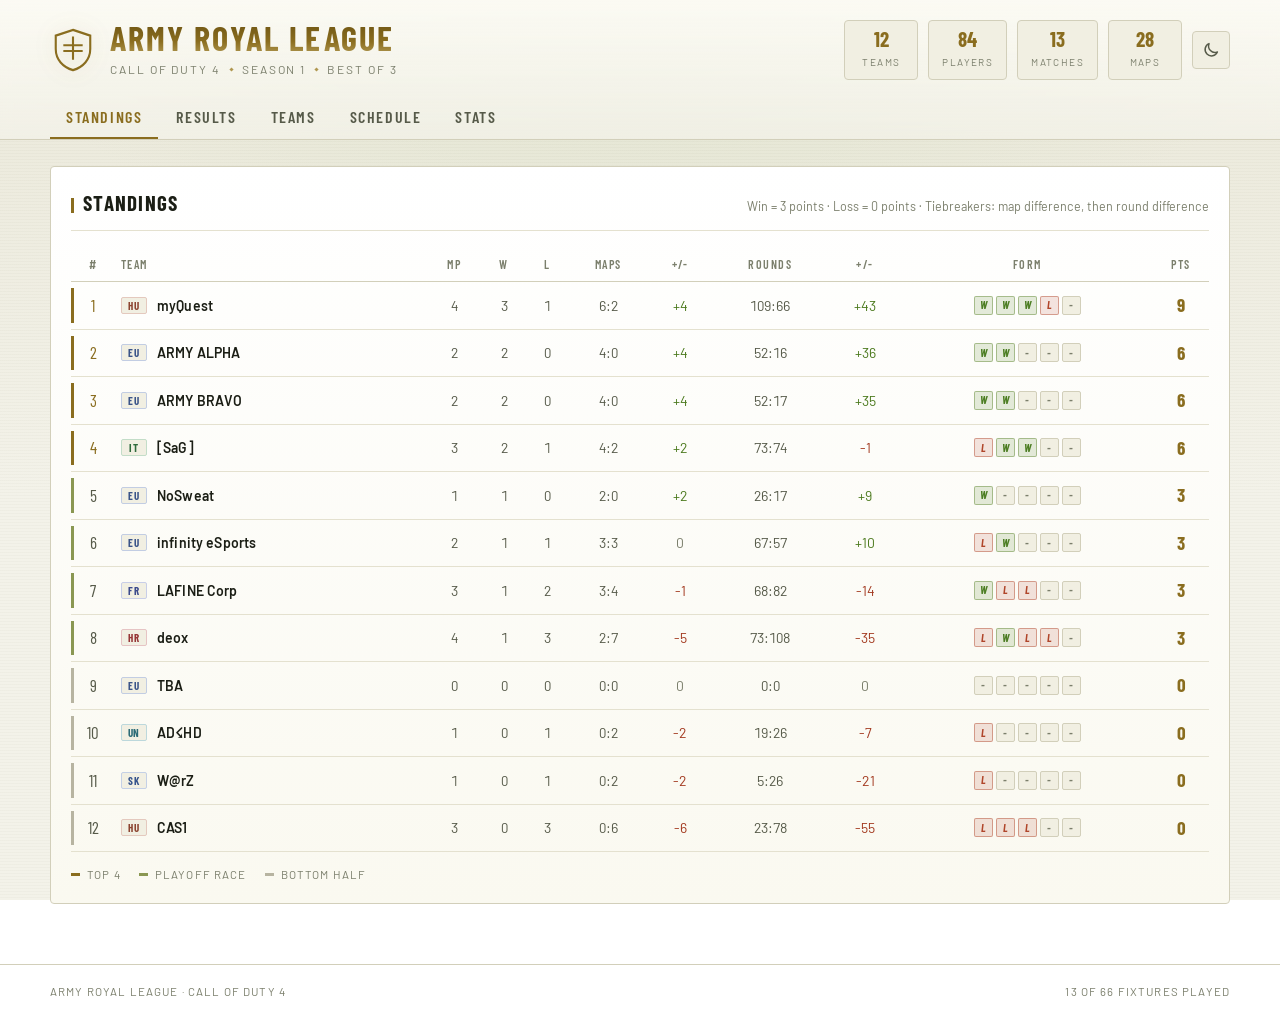
==== index.html @ 6deb4ec2 "initial commit" ====
<!DOCTYPE html>
<html lang="en">
<head>
<meta charset="utf-8">
<meta name="viewport" content="width=device-width, initial-scale=1">
<title>ARMY ROYAL LEAGUE &mdash; Call of Duty 4</title>
<link rel="preconnect" href="https://fonts.googleapis.com">
<link rel="preconnect" href="https://fonts.gstatic.com" crossorigin>
<link href="https://fonts.googleapis.com/css2?family=Barlow+Condensed:wght@500;600;700&family=Barlow:wght@400;500;600;700&display=swap" rel="stylesheet">
<link rel="stylesheet" href="css/style.css">
<script>
/* Applies the saved theme before first paint so there is no flash of the
   wrong colour scheme. Kept inline and dependency-free on purpose. */
(function () {
  var stored = null;
  try { stored = localStorage.getItem('arl_theme'); } catch (e) {}
  if (stored !== 'light' && stored !== 'dark') stored = null;

  var root = document.documentElement;
  if (stored) root.setAttribute('data-theme', stored);

  var prefersDark = window.matchMedia && window.matchMedia('(prefers-color-scheme: dark)').matches;
  root.setAttribute('data-effective', stored || (prefersDark ? 'dark' : 'light'));
})();
</script>
</head>
<body>

<div class="scanlines" aria-hidden="true"></div>

<header class="site-header">
  <div class="wrap header-inner">
    <div class="brand">
      <div class="brand-mark" aria-hidden="true">
        <svg viewBox="0 0 48 48" width="46" height="46">
          <path d="M24 3 42 9v14c0 11-7.6 19-18 22C13.6 42 6 34 6 23V9L24 3z" fill="none" stroke="currentColor" stroke-width="2.2"/>
          <path d="M24 11v22M15 19h18M15 25h18" stroke="currentColor" stroke-width="2.2" stroke-linecap="square"/>
        </svg>
      </div>
      <div class="brand-text">
        <h1>ARMY ROYAL LEAGUE</h1>
        <p><span>Call of Duty 4</span><i></i><span id="brandSeason">Season 1</span><i></i><span>Best of 3</span></p>
      </div>
    </div>
    <div class="header-right">
      <div class="header-stats" id="headerStats"></div>
      <button class="theme-toggle" id="themeToggle" type="button" aria-label="Switch colour scheme" title="Switch colour scheme">
        <svg class="icon-sun" viewBox="0 0 24 24" width="18" height="18" fill="none" stroke="currentColor" stroke-width="2" stroke-linecap="round" aria-hidden="true">
          <circle cx="12" cy="12" r="4.2"/>
          <path d="M12 2.5v2.2M12 19.3v2.2M4.2 4.2l1.6 1.6M18.2 18.2l1.6 1.6M2.5 12h2.2M19.3 12h2.2M4.2 19.8l1.6-1.6M18.2 5.8l1.6-1.6"/>
        </svg>
        <svg class="icon-moon" viewBox="0 0 24 24" width="18" height="18" fill="none" stroke="currentColor" stroke-width="2" stroke-linecap="round" stroke-linejoin="round" aria-hidden="true">
          <path d="M20.5 14.6A8.5 8.5 0 0 1 9.4 3.5a8.5 8.5 0 1 0 11.1 11.1z"/>
        </svg>
      </button>
    </div>
  </div>
  <nav class="tabs wrap" id="tabs">
    <button class="tab is-active" data-tab="standings">Standings</button>
    <button class="tab" data-tab="matches">Results</button>
    <button class="tab" data-tab="teams">Teams</button>
    <button class="tab" data-tab="fixtures">Schedule</button>
    <button class="tab" data-tab="stats">Stats</button>
  </nav>
</header>

<main class="wrap">

  <!-- ============ STANDINGS ============ -->
  <section class="panel view is-active" id="view-standings">
    <div class="panel-head">
      <h2>Standings</h2>
      <p class="hint">Win = 3 points &middot; Loss = 0 points &middot; Tiebreakers: map difference, then round difference</p>
    </div>
    <div class="table-scroll">
      <table class="tbl standings">
        <thead>
          <tr>
            <th class="c-rank">#</th>
            <th class="c-team">Team</th>
            <th title="Matches played">MP</th>
            <th title="Wins">W</th>
            <th title="Losses">L</th>
            <th title="Maps won : lost">Maps</th>
            <th title="Map difference">+/-</th>
            <th title="Rounds won : lost">Rounds</th>
            <th title="Round difference">+/-</th>
            <th class="c-form">Form</th>
            <th class="c-pts">PTS</th>
          </tr>
        </thead>
        <tbody id="standingsBody"></tbody>
      </table>
    </div>
    <div class="legend">
      <span><i class="dot dot-top"></i>Top 4</span>
      <span><i class="dot dot-mid"></i>Playoff race</span>
      <span><i class="dot dot-low"></i>Bottom half</span>
    </div>
  </section>

  <!-- ============ RESULTS ============ -->
  <section class="panel view" id="view-matches">
    <div class="panel-head">
      <h2>Results</h2>
      <div class="filters">
        <select id="matchFilter" class="inp"></select>
        <button class="btn btn-ghost" id="matchOrder" data-order="desc">Newest first</button>
      </div>
    </div>
    <div id="matchList" class="match-list"></div>
  </section>

  <!-- ============ TEAMS ============ -->
  <section class="panel view" id="view-teams">
    <div class="panel-head">
      <h2>Teams</h2>
      <p class="hint">12 teams &middot; 7 players per roster &middot; 2 captains</p>
    </div>
    <div id="teamGrid" class="team-grid"></div>
  </section>

  <!-- ============ SCHEDULE ============ -->
  <section class="panel view" id="view-fixtures">
    <div class="panel-head">
      <h2>Schedule</h2>
      <p class="hint">Round robin &middot; 66 fixtures in total</p>
    </div>
    <div class="fixture-legend">
      <span><i class="sq sq-w"></i>Win</span>
      <span><i class="sq sq-l"></i>Loss</span>
      <span><i class="sq sq-o"></i>Pending</span>
    </div>
    <div class="table-scroll">
      <table class="tbl matrix" id="matrix"></table>
    </div>
    <h3 class="sub">Pending fixtures</h3>
    <div id="openList" class="open-list"></div>
  </section>

  <!-- ============ STATS ============ -->
  <section class="panel view" id="view-stats">
    <div class="panel-head"><h2>Stats</h2></div>
    <div id="statCards" class="stat-grid"></div>
    <h3 class="sub">Round differential by team</h3>
    <div id="roundChart" class="chart"></div>
    <h3 class="sub">Records</h3>
    <div id="records" class="record-list"></div>
  </section>

</main>

<footer class="site-footer">
  <div class="wrap">
    <span>ARMY ROYAL LEAGUE &middot; Call of Duty 4</span>
    <span id="footNote"></span>
  </div>
</footer>

<div class="modal" id="modal" hidden>
  <div class="modal-backdrop" data-close></div>
  <div class="modal-box" role="dialog" aria-modal="true">
    <button class="modal-close" data-close aria-label="Close">&times;</button>
    <div id="modalContent"></div>
  </div>
</div>

<script src="js/data.js"></script>
<script src="js/app.js"></script>
</body>
</html>
---- css/style.css ----
/* =========================================================================
   ARMY ROYAL LEAGUE - Stylesheet
   ========================================================================= */

/* -------------------------------------------------------------------------
   Theme tokens

   Every colour is declared twice on purpose:
     1. a plain dark value  -> fallback for browsers without light-dark()
     2. light-dark(light, dark) -> resolved against the active colour scheme

   The scheme follows the OS preference by default (color-scheme: light dark)
   and is overridden manually via [data-theme] on <html>.
   ------------------------------------------------------------------------- */

:root {
  color-scheme: light dark;

  /* --- surfaces --- */
  --bg:          #0b0d0a;
  --bg:          light-dark(#f3f2e9, #0b0d0a);
  --bg-2:        #101309;
  --bg-2:        light-dark(#eae8d9, #101309);
  --bg-glow:     #1b2113;
  --bg-glow:     light-dark(#dfe3cd, #1b2113);
  --panel:       #14180f;
  --panel:       light-dark(#ffffff, #14180f);
  --panel-2:     #191e13;
  --panel-2:     light-dark(#faf9f0, #191e13);
  --sunken:      #0a0c07;
  --sunken:      light-dark(#f1efe2, #0a0c07);
  --tile:        #0f1209;
  --tile:        light-dark(#f7f6ec, #0f1209);
  --tile-hover:  #151a0f;
  --tile-hover:  light-dark(#eeecdd, #151a0f);
  --header-a:    rgba(20, 25, 14, 0.92);
  --header-a:    light-dark(rgba(253, 252, 246, 0.92), rgba(20, 25, 14, 0.92));
  --header-b:    rgba(11, 13, 10, 0.75);
  --header-b:    light-dark(rgba(243, 242, 233, 0.75), rgba(11, 13, 10, 0.75));
  --backdrop:    rgba(4, 5, 3, 0.8);
  --backdrop:    light-dark(rgba(38, 40, 28, 0.45), rgba(4, 5, 3, 0.8));
  --scanline:    rgba(255, 255, 255, 0.012);
  --scanline:    light-dark(rgba(60, 60, 30, 0.022), rgba(255, 255, 255, 0.012));

  /* --- lines --- */
  --line:        #2a3120;
  --line:        light-dark(#d2cfba, #2a3120);
  --line-soft:   #222819;
  --line-soft:   light-dark(#e4e1cf, #222819);

  /* --- text --- */
  --txt:         #e6e4d8;
  --txt:         light-dark(#1b1e15, #e6e4d8);
  --txt-dim:     #9a9d8a;
  --txt-dim:     light-dark(#565a49, #9a9d8a);
  --txt-mute:    #6e7263;
  --txt-mute:    light-dark(#7b7f6c, #6e7263);

  /* --- accent --- */
  --gold:        #c8b273;
  --gold:        light-dark(#8a6d1f, #c8b273);
  --gold-dim:    #8d7d4e;
  --gold-dim:    light-dark(#b09750, #8d7d4e);
  --gold-bright: #f0e6c4;
  --gold-bright: light-dark(#6d5413, #f0e6c4);
  --olive:       #7d8c4e;
  --olive:       light-dark(#8a9752, #7d8c4e);
  --glow:        rgba(200, 178, 115, 0.22);
  --glow:        light-dark(rgba(138, 109, 31, 0.18), rgba(200, 178, 115, 0.22));
  --row-hover:   rgba(200, 178, 115, 0.08);
  --row-hover:   light-dark(rgba(138, 109, 31, 0.07), rgba(200, 178, 115, 0.08));
  --tab-hover:   rgba(200, 178, 115, 0.07);
  --tab-hover:   light-dark(rgba(138, 109, 31, 0.06), rgba(200, 178, 115, 0.07));

  /* --- result semantics --- */
  --green:       #6f9b3f;
  --green:       light-dark(#4c7a1e, #6f9b3f);
  --red:         #b4472f;
  --red:         light-dark(#a33a20, #b4472f);
  --win:         #93c25e;
  --win:         light-dark(#4b7d22, #93c25e);
  --win-strong:  #9ccc66;
  --win-strong:  light-dark(#3f6d1c, #9ccc66);
  --win-bg:      rgba(111, 155, 63, 0.2);
  --win-bg:      light-dark(rgba(106, 142, 62, 0.18), rgba(111, 155, 63, 0.2));
  --win-bg-soft: rgba(111, 155, 63, 0.15);
  --win-bg-soft: light-dark(rgba(106, 142, 62, 0.14), rgba(111, 155, 63, 0.15));
  --win-bd:      rgba(111, 155, 63, 0.45);
  --win-bd:      light-dark(rgba(106, 142, 62, 0.5), rgba(111, 155, 63, 0.45));
  --win-bd-soft: rgba(111, 155, 63, 0.35);
  --win-bd-soft: light-dark(rgba(106, 142, 62, 0.4), rgba(111, 155, 63, 0.35));
  --win-sq:      rgba(111, 155, 63, 0.55);
  --win-sq:      light-dark(rgba(106, 142, 62, 0.6), rgba(111, 155, 63, 0.55));
  --loss:        #d1735a;
  --loss:        light-dark(#b0452a, #d1735a);
  --loss-soft:   #c07a63;
  --loss-soft:   light-dark(#9c4527, #c07a63);
  --loss-bg:      rgba(180, 71, 47, 0.16);
  --loss-bg:      light-dark(rgba(176, 69, 42, 0.14), rgba(180, 71, 47, 0.16));
  --loss-bg-soft: rgba(180, 71, 47, 0.13);
  --loss-bg-soft: light-dark(rgba(176, 69, 42, 0.11), rgba(180, 71, 47, 0.13));
  --loss-bd:      rgba(180, 71, 47, 0.4);
  --loss-bd:      light-dark(rgba(176, 69, 42, 0.45), rgba(180, 71, 47, 0.4));
  --loss-bd-soft: rgba(180, 71, 47, 0.3);
  --loss-bd-soft: light-dark(rgba(176, 69, 42, 0.35), rgba(180, 71, 47, 0.3));
  --loss-sq:      rgba(180, 71, 47, 0.5);
  --loss-sq:      light-dark(rgba(176, 69, 42, 0.55), rgba(180, 71, 47, 0.5));

  /* --- misc --- */
  --zone-low:    #4a4a3d;
  --zone-low:    light-dark(#b7b4a1, #4a4a3d);
  --matrix-x-fg: #2f3626;
  --matrix-x-fg: light-dark(#d9d6c5, #2f3626);

  /* --- country chips --- */
  --cc-eu-fg: #9fb2d8; --cc-eu-fg: light-dark(#3a5488, #9fb2d8);
  --cc-eu-bd: #2c3a52; --cc-eu-bd: light-dark(#c2cde3, #2c3a52);
  --cc-it-fg: #7fb98a; --cc-it-fg: light-dark(#2f6b3c, #7fb98a);
  --cc-it-bd: #2b4632; --cc-it-bd: light-dark(#c3ddc8, #2b4632);
  --cc-hu-fg: #c98b7a; --cc-hu-fg: light-dark(#8c4430, #c98b7a);
  --cc-hu-bd: #4a2f28; --cc-hu-bd: light-dark(#e4c9be, #4a2f28);
  --cc-hr-fg: #cf7f7f; --cc-hr-fg: light-dark(#963636, #cf7f7f);
  --cc-hr-bd: #4a2a2a; --cc-hr-bd: light-dark(#e6c4c4, #4a2a2a);
  --cc-sk-fg: #8aa4d0; --cc-sk-fg: light-dark(#35538c, #8aa4d0);
  --cc-sk-bd: #2c3850; --cc-sk-bd: light-dark(#c4d0e6, #2c3850);
  --cc-fr-fg: #8f9fd6; --cc-fr-fg: light-dark(#3b4a8c, #8f9fd6);
  --cc-fr-bd: #303a58; --cc-fr-bd: light-dark(#c8cee8, #303a58);
  --cc-un-fg: #79b2bd; --cc-un-fg: light-dark(#2b6b76, #79b2bd);
  --cc-un-bd: #2a4147; --cc-un-bd: light-dark(#bcd8dc, #2a4147);

  --radius:      4px;
  --mono:        ui-monospace, "Cascadia Mono", Consolas, monospace;
}

/* Manual override - flipping color-scheme re-resolves every light-dark() above */
:root[data-theme="light"] { color-scheme: light; }
:root[data-theme="dark"]  { color-scheme: dark; }

* { box-sizing: border-box; }

html { scroll-behavior: smooth; }

body {
  margin: 0;
  background:
    radial-gradient(1100px 600px at 50% -8%, var(--bg-glow) 0%, transparent 62%),
    linear-gradient(180deg, var(--bg-2) 0%, var(--bg) 55%);
  background-attachment: fixed;
  color: var(--txt);
  font-family: "Barlow", -apple-system, BlinkMacSystemFont, "Segoe UI", sans-serif;
  font-size: 15px;
  line-height: 1.5;
  -webkit-font-smoothing: antialiased;
}

.scanlines {
  position: fixed;
  inset: 0;
  pointer-events: none;
  z-index: 1;
  background: repeating-linear-gradient(
    180deg,
    var(--scanline) 0px,
    var(--scanline) 1px,
    transparent 1px,
    transparent 3px
  );
}

.wrap {
  width: min(1180px, 100% - 32px);
  margin-inline: auto;
}

h1, h2, h3 {
  font-family: "Barlow Condensed", "Barlow", sans-serif;
  text-transform: uppercase;
  letter-spacing: 0.06em;
  margin: 0;
  font-weight: 700;
}

code {
  font-family: var(--mono);
  font-size: 0.86em;
  background: var(--sunken);
  border: 1px solid var(--line);
  border-radius: 3px;
  padding: 1px 5px;
  color: var(--gold);
}

/* ---------------- Header ---------------- */

.site-header {
  position: relative;
  z-index: 2;
  border-bottom: 1px solid var(--line);
  background: linear-gradient(180deg, var(--header-a), var(--header-b));
  backdrop-filter: blur(6px);
}

.header-inner {
  display: flex;
  align-items: center;
  justify-content: space-between;
  gap: 24px;
  flex-wrap: wrap;
  padding: 20px 0 16px;
}

.brand {
  display: flex;
  align-items: center;
  gap: 14px;
}

.brand-mark {
  color: var(--gold);
  display: grid;
  place-items: center;
  filter: drop-shadow(0 0 10px var(--glow));
}

.brand-text h1 {
  font-size: clamp(24px, 4vw, 34px);
  line-height: 1;
  background: linear-gradient(180deg, var(--gold-bright), var(--gold) 60%, var(--gold-dim));
  -webkit-background-clip: text;
  background-clip: text;
  color: transparent;
}

.brand-text p {
  margin: 5px 0 0;
  font-size: 12px;
  letter-spacing: 0.16em;
  text-transform: uppercase;
  color: var(--txt-mute);
  display: flex;
  align-items: center;
  gap: 9px;
}

.brand-text p i {
  width: 3px;
  height: 3px;
  background: var(--gold-dim);
  transform: rotate(45deg);
}

.header-stats {
  display: flex;
  gap: 10px;
  flex-wrap: wrap;
}

.hstat {
  border: 1px solid var(--line);
  background: var(--sunken);
  border-radius: var(--radius);
  padding: 7px 13px;
  min-width: 74px;
  text-align: center;
}

.hstat b {
  display: block;
  font-family: "Barlow Condensed", sans-serif;
  font-size: 21px;
  line-height: 1;
  color: var(--gold);
}

.hstat span {
  font-size: 10px;
  letter-spacing: 0.14em;
  text-transform: uppercase;
  color: var(--txt-mute);
}

.header-right {
  display: flex;
  align-items: center;
  gap: 10px;
  flex-wrap: wrap;
}

.theme-toggle {
  appearance: none;
  width: 38px;
  height: 38px;
  flex: none;
  display: grid;
  place-items: center;
  background: var(--sunken);
  border: 1px solid var(--line);
  border-radius: var(--radius);
  color: var(--txt-dim);
  cursor: pointer;
  transition: color 0.15s, border-color 0.15s, background 0.15s;
}

.theme-toggle:hover {
  color: var(--gold);
  border-color: var(--gold-dim);
  background: var(--tile-hover);
}

.theme-toggle:focus-visible {
  outline: 2px solid var(--gold-dim);
  outline-offset: 2px;
}

/* only the icon for the scheme you can switch TO is shown */
.theme-toggle svg { display: none; }
:root[data-effective="dark"] .theme-toggle .icon-sun { display: block; }
:root[data-effective="light"] .theme-toggle .icon-moon { display: block; }

/* ---------------- Tabs ---------------- */

.tabs {
  display: flex;
  gap: 2px;
  overflow-x: auto;
  scrollbar-width: none;
}

.tabs::-webkit-scrollbar { display: none; }

.tab {
  appearance: none;
  border: 0;
  border-bottom: 2px solid transparent;
  background: transparent;
  color: var(--txt-dim);
  font-family: "Barlow Condensed", sans-serif;
  font-size: 16px;
  font-weight: 600;
  letter-spacing: 0.1em;
  text-transform: uppercase;
  padding: 11px 16px;
  cursor: pointer;
  white-space: nowrap;
  transition: color 0.15s, border-color 0.15s, background 0.15s;
}

.tab:hover { color: var(--txt); background: var(--tab-hover); }

.tab.is-active {
  color: var(--gold);
  border-bottom-color: var(--gold);
}

/* ---------------- Panels ---------------- */

main { position: relative; z-index: 2; padding: 26px 0 60px; }

.view { display: none; }
.view.is-active { display: block; animation: fade 0.22s ease; }

@keyframes fade {
  from { opacity: 0; transform: translateY(5px); }
  to   { opacity: 1; transform: none; }
}

.panel {
  background: linear-gradient(180deg, var(--panel), var(--panel-2));
  border: 1px solid var(--line);
  border-radius: var(--radius);
  padding: 20px;
}

.panel-head {
  display: flex;
  align-items: baseline;
  justify-content: space-between;
  gap: 16px;
  flex-wrap: wrap;
  border-bottom: 1px solid var(--line-soft);
  padding-bottom: 12px;
  margin-bottom: 16px;
}

.panel-head h2 {
  font-size: 21px;
  color: var(--txt);
}

.panel-head h2::before {
  content: "";
  display: inline-block;
  width: 3px;
  height: 15px;
  background: var(--gold);
  margin-right: 9px;
  vertical-align: -2px;
}

.hint {
  margin: 0;
  font-size: 12.5px;
  color: var(--txt-mute);
}

h3.sub {
  font-size: 15px;
  color: var(--txt-dim);
  margin: 26px 0 12px;
  padding-bottom: 7px;
  border-bottom: 1px solid var(--line-soft);
}

/* ---------------- Tables ---------------- */

.table-scroll { overflow-x: auto; }

.tbl {
  width: 100%;
  border-collapse: collapse;
  font-size: 14px;
}

.tbl thead th {
  font-family: "Barlow Condensed", sans-serif;
  font-size: 12px;
  font-weight: 600;
  letter-spacing: 0.12em;
  text-transform: uppercase;
  color: var(--txt-mute);
  text-align: center;
  padding: 8px 6px;
  border-bottom: 1px solid var(--line);
  white-space: nowrap;
}

.tbl tbody td {
  padding: 9px 6px;
  text-align: center;
  border-bottom: 1px solid var(--line-soft);
  white-space: nowrap;
}

.standings tbody tr {
  cursor: pointer;
  transition: background 0.12s;
}

.standings tbody tr:hover { background: var(--row-hover); }

.c-team, td.c-team { text-align: left !important; }
.c-rank, td.c-rank { width: 44px; }
.c-pts, td.c-pts { width: 56px; }

td.c-rank {
  font-family: "Barlow Condensed", sans-serif;
  font-size: 17px;
  color: var(--txt-dim);
  position: relative;
}

tr.z-top td.c-rank { color: var(--gold); }
tr.z-top td.c-rank::before,
tr.z-mid td.c-rank::before,
tr.z-low td.c-rank::before {
  content: "";
  position: absolute;
  left: 0;
  top: 6px;
  bottom: 6px;
  width: 3px;
}

tr.z-top td.c-rank::before { background: var(--gold); }
tr.z-mid td.c-rank::before { background: var(--olive); }
tr.z-low td.c-rank::before { background: var(--zone-low); }

td.c-pts {
  font-family: "Barlow Condensed", sans-serif;
  font-size: 19px;
  font-weight: 700;
  color: var(--gold);
}

.team-cell {
  display: flex;
  align-items: center;
  gap: 10px;
}

.team-cell .tname {
  font-weight: 600;
  letter-spacing: 0.01em;
}

.pos { color: var(--green); }
.neg { color: var(--red); }
.zero { color: var(--txt-mute); }

.num-dim { color: var(--txt-dim); font-variant-numeric: tabular-nums; }

/* Flag-Chip */
.cc {
  display: inline-grid;
  place-items: center;
  min-width: 26px;
  height: 17px;
  padding: 0 4px;
  border-radius: 2px;
  border: 1px solid var(--line);
  background: var(--sunken);
  font-family: "Barlow Condensed", sans-serif;
  font-size: 11px;
  font-weight: 700;
  letter-spacing: 0.08em;
  color: var(--txt-dim);
  flex: none;
}

.cc-EU { color: var(--cc-eu-fg); border-color: var(--cc-eu-bd); }
.cc-IT { color: var(--cc-it-fg); border-color: var(--cc-it-bd); }
.cc-HU { color: var(--cc-hu-fg); border-color: var(--cc-hu-bd); }
.cc-HR { color: var(--cc-hr-fg); border-color: var(--cc-hr-bd); }
.cc-SK { color: var(--cc-sk-fg); border-color: var(--cc-sk-bd); }
.cc-FR { color: var(--cc-fr-fg); border-color: var(--cc-fr-bd); }
.cc-UN { color: var(--cc-un-fg); border-color: var(--cc-un-bd); }

/* Form-Badges */
.form-row-badges { display: flex; gap: 3px; justify-content: center; }

.fb {
  width: 19px;
  height: 19px;
  border-radius: 2px;
  display: grid;
  place-items: center;
  font-size: 11px;
  font-weight: 700;
  font-family: "Barlow Condensed", sans-serif;
}

.fb-w { background: var(--win-bg); color: var(--win); border: 1px solid var(--win-bd); }
.fb-l { background: var(--loss-bg); color: var(--loss); border: 1px solid var(--loss-bd); }
.fb-n { background: var(--sunken); color: var(--txt-mute); border: 1px solid var(--line); }

.legend {
  display: flex;
  gap: 18px;
  flex-wrap: wrap;
  margin-top: 14px;
  font-size: 11.5px;
  color: var(--txt-mute);
  text-transform: uppercase;
  letter-spacing: 0.1em;
}

.legend span { display: flex; align-items: center; gap: 7px; }

.dot { width: 9px; height: 3px; display: block; }
.dot-top { background: var(--gold); }
.dot-mid { background: var(--olive); }
.dot-low { background: var(--zone-low); }

/* ---------------- Results ---------------- */

.filters { display: flex; gap: 8px; flex-wrap: wrap; }

.match-list { display: grid; gap: 8px; }

.match {
  display: grid;
  grid-template-columns: 1fr auto 1fr;
  align-items: center;
  gap: 14px;
  background: var(--tile);
  border: 1px solid var(--line-soft);
  border-radius: var(--radius);
  padding: 12px 16px;
  transition: border-color 0.15s, background 0.15s;
}

.match:hover { border-color: var(--line); background: var(--tile-hover); }

.match .side {
  display: flex;
  align-items: center;
  gap: 10px;
  min-width: 0;
}

.match .side.away { flex-direction: row-reverse; text-align: right; }

.match .side .tname {
  font-weight: 600;
  overflow: hidden;
  text-overflow: ellipsis;
  white-space: nowrap;
}

.match .side.win .tname { color: var(--gold); }
.match .side.lose .tname { color: var(--txt-mute); }

.match .center { text-align: center; }

.score {
  font-family: "Barlow Condensed", sans-serif;
  font-size: 26px;
  font-weight: 700;
  line-height: 1;
  letter-spacing: 0.04em;
  white-space: nowrap;
}

.score .sep { color: var(--txt-mute); margin: 0 5px; font-size: 20px; }
.score .w { color: var(--gold); }
.score .l { color: var(--txt-dim); }

.maps {
  display: flex;
  gap: 6px;
  justify-content: center;
  margin-top: 7px;
  font-family: var(--mono);
  font-size: 11px;
  color: var(--txt-mute);
}

.maps span {
  border: 1px solid var(--line-soft);
  border-radius: 2px;
  padding: 1px 6px;
  background: var(--sunken);
}

.maps span.mw { color: var(--win); border-color: var(--win-bd-soft); }
.maps span.ml { color: var(--loss-soft); border-color: var(--loss-bd-soft); }

.empty {
  text-align: center;
  color: var(--txt-mute);
  padding: 34px 10px;
  font-size: 14px;
}

/* ---------------- Teams ---------------- */

.team-grid {
  display: grid;
  grid-template-columns: repeat(auto-fill, minmax(272px, 1fr));
  gap: 12px;
}

.team-card {
  background: var(--tile);
  border: 1px solid var(--line-soft);
  border-radius: var(--radius);
  padding: 14px 15px;
  cursor: pointer;
  transition: border-color 0.15s, transform 0.15s, background 0.15s;
}

.team-card:hover {
  border-color: var(--gold-dim);
  background: var(--tile-hover);
  transform: translateY(-2px);
}

.tc-head {
  display: flex;
  align-items: center;
  gap: 9px;
  padding-bottom: 10px;
  border-bottom: 1px solid var(--line-soft);
  margin-bottom: 10px;
}

.tc-head h3 {
  font-size: 17px;
  color: var(--txt);
  flex: 1;
  min-width: 0;
  overflow: hidden;
  text-overflow: ellipsis;
  white-space: nowrap;
}

.tc-rank {
  font-family: "Barlow Condensed", sans-serif;
  font-size: 12px;
  letter-spacing: 0.08em;
  color: var(--gold);
  border: 1px solid var(--line);
  border-radius: 2px;
  padding: 1px 6px;
  background: var(--sunken);
}

.roster { list-style: none; margin: 0; padding: 0; display: grid; gap: 3px; }

.roster li {
  display: flex;
  align-items: center;
  gap: 7px;
  font-size: 13.5px;
  color: var(--txt-dim);
}

.roster li.cap { color: var(--txt); font-weight: 600; }

.cap-badge {
  font-size: 9px;
  font-weight: 700;
  letter-spacing: 0.08em;
  color: var(--gold);
  border: 1px solid var(--gold-dim);
  border-radius: 2px;
  padding: 0 3px;
  line-height: 13px;
}

.tc-foot {
  display: flex;
  gap: 14px;
  margin-top: 11px;
  padding-top: 10px;
  border-top: 1px solid var(--line-soft);
  font-size: 11px;
  letter-spacing: 0.08em;
  text-transform: uppercase;
  color: var(--txt-mute);
}

.tc-foot b { color: var(--gold); font-family: "Barlow Condensed", sans-serif; font-size: 14px; }

/* ---------------- Schedule / Matrix ---------------- */

.fixture-legend {
  display: flex;
  gap: 16px;
  margin-bottom: 12px;
  font-size: 11.5px;
  text-transform: uppercase;
  letter-spacing: 0.09em;
  color: var(--txt-mute);
}

.fixture-legend span { display: flex; align-items: center; gap: 6px; }

.sq { width: 11px; height: 11px; border-radius: 2px; display: block; }
.sq-w { background: var(--win-sq); }
.sq-l { background: var(--loss-sq); }
.sq-o { background: var(--tile-hover); border: 1px solid var(--line); }

.matrix { font-size: 12px; }

.matrix th { padding: 5px 3px; }
.matrix td { padding: 0; border: 1px solid var(--line-soft); }

.matrix th.rowhead {
  text-align: left;
  padding-right: 10px;
  color: var(--txt-dim);
  font-size: 12px;
  text-transform: none;
  letter-spacing: 0;
  font-family: "Barlow", sans-serif;
  border-bottom: 1px solid var(--line-soft);
}

.matrix th.colhead {
  writing-mode: vertical-rl;
  transform: rotate(180deg);
  height: 92px;
  font-family: "Barlow", sans-serif;
  text-transform: none;
  letter-spacing: 0;
  font-size: 12px;
  color: var(--txt-dim);
  vertical-align: bottom;
}

.cellwrap {
  display: grid;
  place-items: center;
  height: 30px;
  min-width: 46px;
  font-family: var(--mono);
  font-size: 11px;
}

.cell-w { background: var(--win-bg-soft); color: var(--win-strong); }
.cell-l { background: var(--loss-bg-soft); color: var(--loss); }
.cell-o { color: var(--txt-mute); }
.cell-x { background: var(--sunken); color: var(--matrix-x-fg); }

.open-list {
  display: grid;
  grid-template-columns: repeat(auto-fill, minmax(230px, 1fr));
  gap: 6px;
}

.open-item {
  display: flex;
  align-items: center;
  gap: 8px;
  justify-content: center;
  background: var(--tile);
  border: 1px solid var(--line-soft);
  border-radius: var(--radius);
  padding: 8px 10px;
  font-size: 13px;
  color: var(--txt-dim);
}

.open-item em { font-style: normal; color: var(--txt-mute); font-size: 11px; }

/* ---------------- Stats ---------------- */

.stat-grid {
  display: grid;
  grid-template-columns: repeat(auto-fill, minmax(168px, 1fr));
  gap: 10px;
}

.stat-card {
  background: var(--tile);
  border: 1px solid var(--line-soft);
  border-radius: var(--radius);
  padding: 15px;
}

.stat-card b {
  display: block;
  font-family: "Barlow Condensed", sans-serif;
  font-size: 30px;
  line-height: 1;
  color: var(--gold);
}

.stat-card span {
  display: block;
  margin-top: 5px;
  font-size: 11px;
  letter-spacing: 0.12em;
  text-transform: uppercase;
  color: var(--txt-mute);
}

.chart { display: grid; gap: 5px; }

.bar-row {
  display: grid;
  grid-template-columns: 148px 1fr 92px;
  align-items: center;
  gap: 10px;
  font-size: 13px;
}

.bar-row .bn {
  overflow: hidden;
  text-overflow: ellipsis;
  white-space: nowrap;
  color: var(--txt-dim);
}

.bar-track {
  position: relative;
  height: 15px;
  background: var(--sunken);
  border: 1px solid var(--line-soft);
  border-radius: 2px;
  overflow: hidden;
}

.bar-fill {
  position: absolute;
  top: 0;
  bottom: 0;
  background: linear-gradient(90deg, var(--olive), var(--gold));
  opacity: 0.75;
}

.bar-mid {
  position: absolute;
  top: 0;
  bottom: 0;
  left: 50%;
  width: 1px;
  background: var(--line);
}

.bar-val {
  font-family: var(--mono);
  font-size: 11.5px;
  color: var(--txt-mute);
  text-align: right;
}

.record-list { display: grid; gap: 6px; }

.record {
  display: flex;
  align-items: center;
  justify-content: space-between;
  gap: 14px;
  background: var(--tile);
  border: 1px solid var(--line-soft);
  border-radius: var(--radius);
  padding: 11px 14px;
  font-size: 13.5px;
}

.record .rl { color: var(--txt-mute); text-transform: uppercase; font-size: 11px; letter-spacing: 0.1em; }
.record .rv { color: var(--txt); text-align: right; }
.record .rv b { color: var(--gold); font-family: var(--mono); }

/* ---------------- Controls ---------------- */

.inp {
  appearance: none;
  background: var(--sunken);
  border: 1px solid var(--line);
  border-radius: var(--radius);
  color: var(--txt);
  font-family: "Barlow", sans-serif;
  font-size: 14px;
  padding: 8px 10px;
  outline: none;
  transition: border-color 0.15s;
}

.inp:focus { border-color: var(--gold-dim); }

select.inp {
  background-image: linear-gradient(45deg, transparent 50%, var(--txt-mute) 50%),
                    linear-gradient(135deg, var(--txt-mute) 50%, transparent 50%);
  background-position: calc(100% - 15px) 51%, calc(100% - 10px) 51%;
  background-size: 5px 5px, 5px 5px;
  background-repeat: no-repeat;
  padding-right: 30px;
}

.btn {
  appearance: none;
  border: 1px solid var(--line);
  background: var(--tile);
  color: var(--txt-dim);
  font-family: "Barlow Condensed", sans-serif;
  font-size: 14px;
  font-weight: 600;
  letter-spacing: 0.1em;
  text-transform: uppercase;
  padding: 9px 16px;
  border-radius: var(--radius);
  cursor: pointer;
  transition: all 0.15s;
}

.btn:hover { color: var(--txt); border-color: var(--gold-dim); }

/* ---------------- Modal ---------------- */

.modal { position: fixed; inset: 0; z-index: 50; display: grid; place-items: center; padding: 20px; }

/* must follow .modal: display:grid would otherwise override [hidden] */
.modal[hidden] { display: none; }

.modal-backdrop { position: absolute; inset: 0; background: var(--backdrop); backdrop-filter: blur(3px); }

.modal-box {
  position: relative;
  width: min(720px, 100%);
  max-height: 86vh;
  overflow-y: auto;
  background: linear-gradient(180deg, var(--panel), var(--panel-2));
  border: 1px solid var(--line);
  border-radius: var(--radius);
  padding: 24px;
  animation: pop 0.18s ease;
}

@keyframes pop {
  from { opacity: 0; transform: scale(0.97); }
  to   { opacity: 1; transform: none; }
}

.modal-close {
  position: absolute;
  top: 10px;
  right: 12px;
  background: none;
  border: 0;
  color: var(--txt-mute);
  font-size: 26px;
  line-height: 1;
  cursor: pointer;
}

.modal-close:hover { color: var(--gold); }

.m-head { display: flex; align-items: center; gap: 12px; margin-bottom: 4px; }
.m-head h2 { font-size: 25px; }

.m-sub {
  font-size: 12px;
  letter-spacing: 0.12em;
  text-transform: uppercase;
  color: var(--txt-mute);
  margin: 0 0 18px;
}

.m-stats {
  display: grid;
  grid-template-columns: repeat(auto-fit, minmax(84px, 1fr));
  gap: 8px;
  margin-bottom: 20px;
}

.m-stat {
  background: var(--sunken);
  border: 1px solid var(--line-soft);
  border-radius: var(--radius);
  padding: 10px;
  text-align: center;
}

.m-stat b { display: block; font-family: "Barlow Condensed", sans-serif; font-size: 21px; color: var(--gold); line-height: 1; }
.m-stat span { font-size: 10px; letter-spacing: 0.1em; text-transform: uppercase; color: var(--txt-mute); }

.m-cols { display: grid; grid-template-columns: 1fr 1fr; gap: 22px; }

.m-cols h4 {
  font-family: "Barlow Condensed", sans-serif;
  font-size: 13px;
  letter-spacing: 0.12em;
  text-transform: uppercase;
  color: var(--txt-dim);
  margin: 0 0 9px;
  padding-bottom: 6px;
  border-bottom: 1px solid var(--line-soft);
}

.m-match {
  display: flex;
  align-items: center;
  justify-content: space-between;
  gap: 10px;
  font-size: 13px;
  padding: 6px 0;
  border-bottom: 1px solid var(--line-soft);
  color: var(--txt-dim);
}

.m-match .res { font-family: var(--mono); font-size: 12px; }
.m-match .res.w { color: var(--win); }
.m-match .res.l { color: var(--loss-soft); }

.m-open { font-size: 13px; color: var(--txt-mute); line-height: 1.9; }

/* ---------------- Footer ---------------- */

.site-footer {
  position: relative;
  z-index: 2;
  border-top: 1px solid var(--line);
  padding: 18px 0 26px;
  font-size: 11.5px;
  letter-spacing: 0.1em;
  text-transform: uppercase;
  color: var(--txt-mute);
}

.site-footer .wrap { display: flex; justify-content: space-between; gap: 14px; flex-wrap: wrap; }

/* ---------------- Responsive ---------------- */

@media (max-width: 720px) {
  .header-inner { padding: 16px 0 12px; }
  .panel { padding: 15px; }
  .m-cols { grid-template-columns: 1fr; }
  .bar-row { grid-template-columns: 104px 1fr 78px; font-size: 12px; }
  .match { grid-template-columns: 1fr auto 1fr; gap: 8px; padding: 11px; }
  .score { font-size: 22px; }
  .match .side .tname { font-size: 13px; white-space: normal; }
  .c-form { display: none; }
  td.c-form { display: none; }
}

@media (max-width: 520px) {
  .standings th:nth-child(6), .standings td:nth-child(6),
  .standings th:nth-child(8), .standings td:nth-child(8) { display: none; }
}
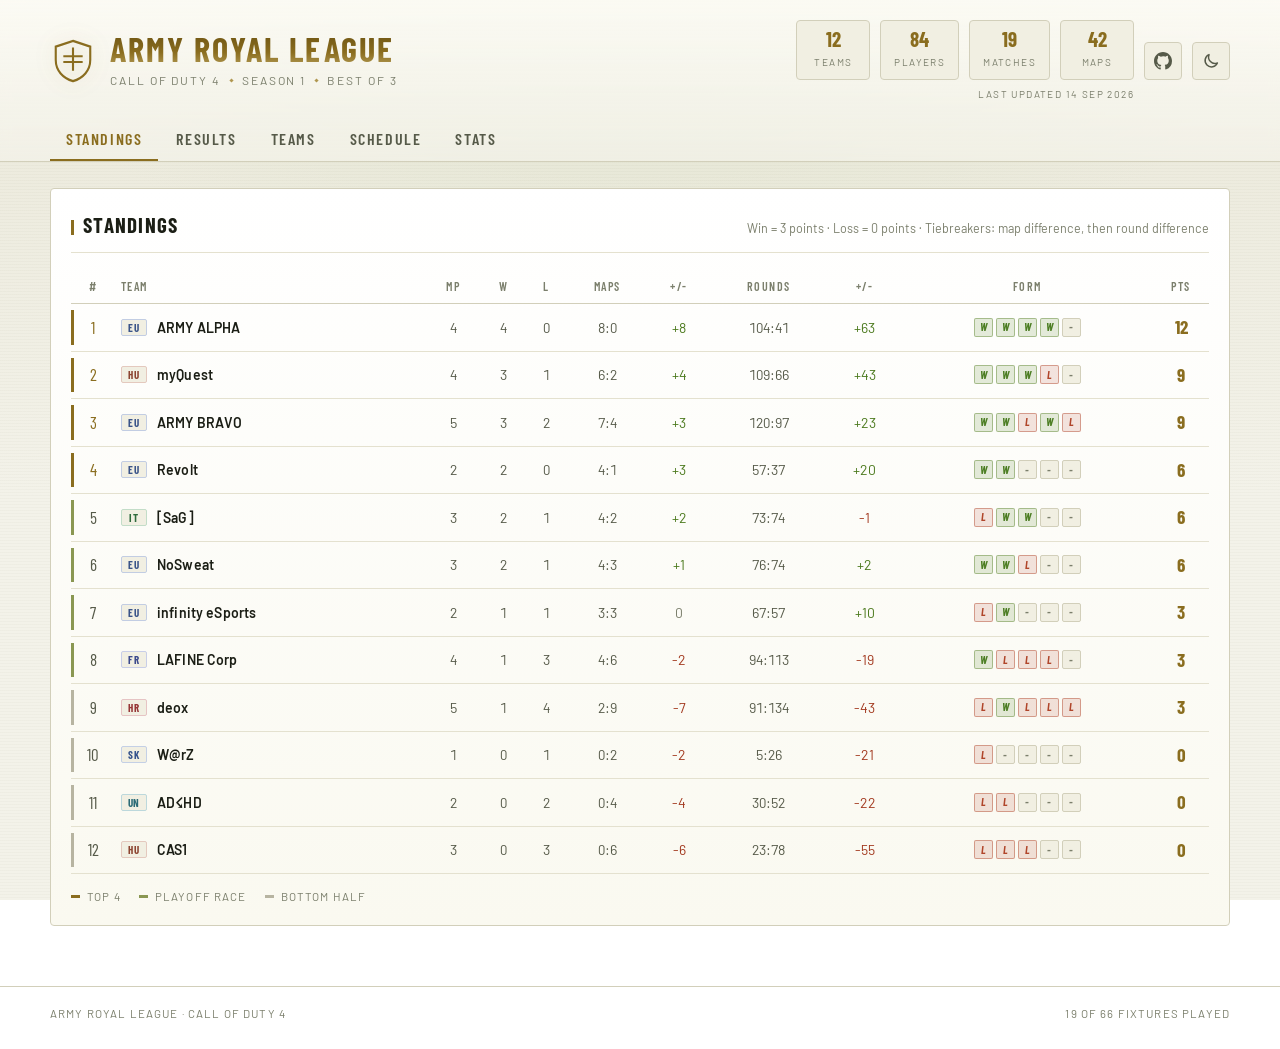
==== commit ad86d4aa: "updates" ====
--- a/index.html
+++ b/index.html
@@ -43,8 +43,16 @@
       </div>
     </div>
     <div class="header-right">
-      <div class="header-stats" id="headerStats"></div>
-      <button class="theme-toggle" id="themeToggle" type="button" aria-label="Switch colour scheme" title="Switch colour scheme">
+      <div class="header-meta">
+        <div class="header-stats" id="headerStats"></div>
+        <p class="header-updated" id="headerUpdated"></p>
+      </div>
+      <a class="icon-btn" href="https://github.com/TiPSYSPiT/ARMY-ROYAL-LEAGUE" target="_blank" rel="noopener noreferrer" aria-label="View this project on GitHub" title="View this project on GitHub">
+        <svg viewBox="0 0 16 16" width="18" height="18" fill="currentColor" aria-hidden="true">
+          <path d="M8 0C3.58 0 0 3.58 0 8c0 3.54 2.29 6.53 5.47 7.59.4.07.55-.17.55-.38 0-.19-.01-.82-.01-1.49-2.01.37-2.53-.49-2.69-.94-.09-.23-.48-.94-.82-1.13-.28-.15-.68-.52-.01-.53.63-.01 1.08.58 1.23.82.72 1.21 1.87.87 2.33.66.07-.52.28-.87.51-1.07-1.78-.2-3.64-.89-3.64-3.95 0-.87.31-1.59.82-2.15-.08-.2-.36-1.02.08-2.12 0 0 .67-.21 2.2.82a7.6 7.6 0 0 1 2-.27c.68 0 1.36.09 2 .27 1.53-1.04 2.2-.82 2.2-.82.44 1.1.16 1.92.08 2.12.51.56.82 1.27.82 2.15 0 3.07-1.87 3.75-3.65 3.95.29.25.54.73.54 1.48 0 1.07-.01 1.93-.01 2.2 0 .21.15.46.55.38A8.013 8.013 0 0 0 16 8c0-4.42-3.58-8-8-8z"/>
+        </svg>
+      </a>
+      <button class="icon-btn theme-toggle" id="themeToggle" type="button" aria-label="Switch colour scheme" title="Switch colour scheme">
         <svg class="icon-sun" viewBox="0 0 24 24" width="18" height="18" fill="none" stroke="currentColor" stroke-width="2" stroke-linecap="round" aria-hidden="true">
           <circle cx="12" cy="12" r="4.2"/>
           <path d="M12 2.5v2.2M12 19.3v2.2M4.2 4.2l1.6 1.6M18.2 18.2l1.6 1.6M2.5 12h2.2M19.3 12h2.2M4.2 19.8l1.6-1.6M18.2 5.8l1.6-1.6"/>
--- a/css/style.css
+++ b/css/style.css
@@ -286,7 +286,25 @@
   flex-wrap: wrap;
 }
 
-.theme-toggle {
+.header-meta {
+  display: flex;
+  flex-direction: column;
+  align-items: flex-end;
+  gap: 7px;
+}
+
+.header-updated {
+  margin: 0;
+  font-size: 10px;
+  letter-spacing: 0.14em;
+  text-transform: uppercase;
+  color: var(--txt-mute);
+}
+
+.header-updated:empty { display: none; }
+
+/* shared square icon control - used by the theme toggle and the GitHub link */
+.icon-btn {
   appearance: none;
   width: 38px;
   height: 38px;
@@ -297,17 +315,18 @@
   border: 1px solid var(--line);
   border-radius: var(--radius);
   color: var(--txt-dim);
+  text-decoration: none;
   cursor: pointer;
   transition: color 0.15s, border-color 0.15s, background 0.15s;
 }
 
-.theme-toggle:hover {
+.icon-btn:hover {
   color: var(--gold);
   border-color: var(--gold-dim);
   background: var(--tile-hover);
 }
 
-.theme-toggle:focus-visible {
+.icon-btn:focus-visible {
   outline: 2px solid var(--gold-dim);
   outline-offset: 2px;
 }
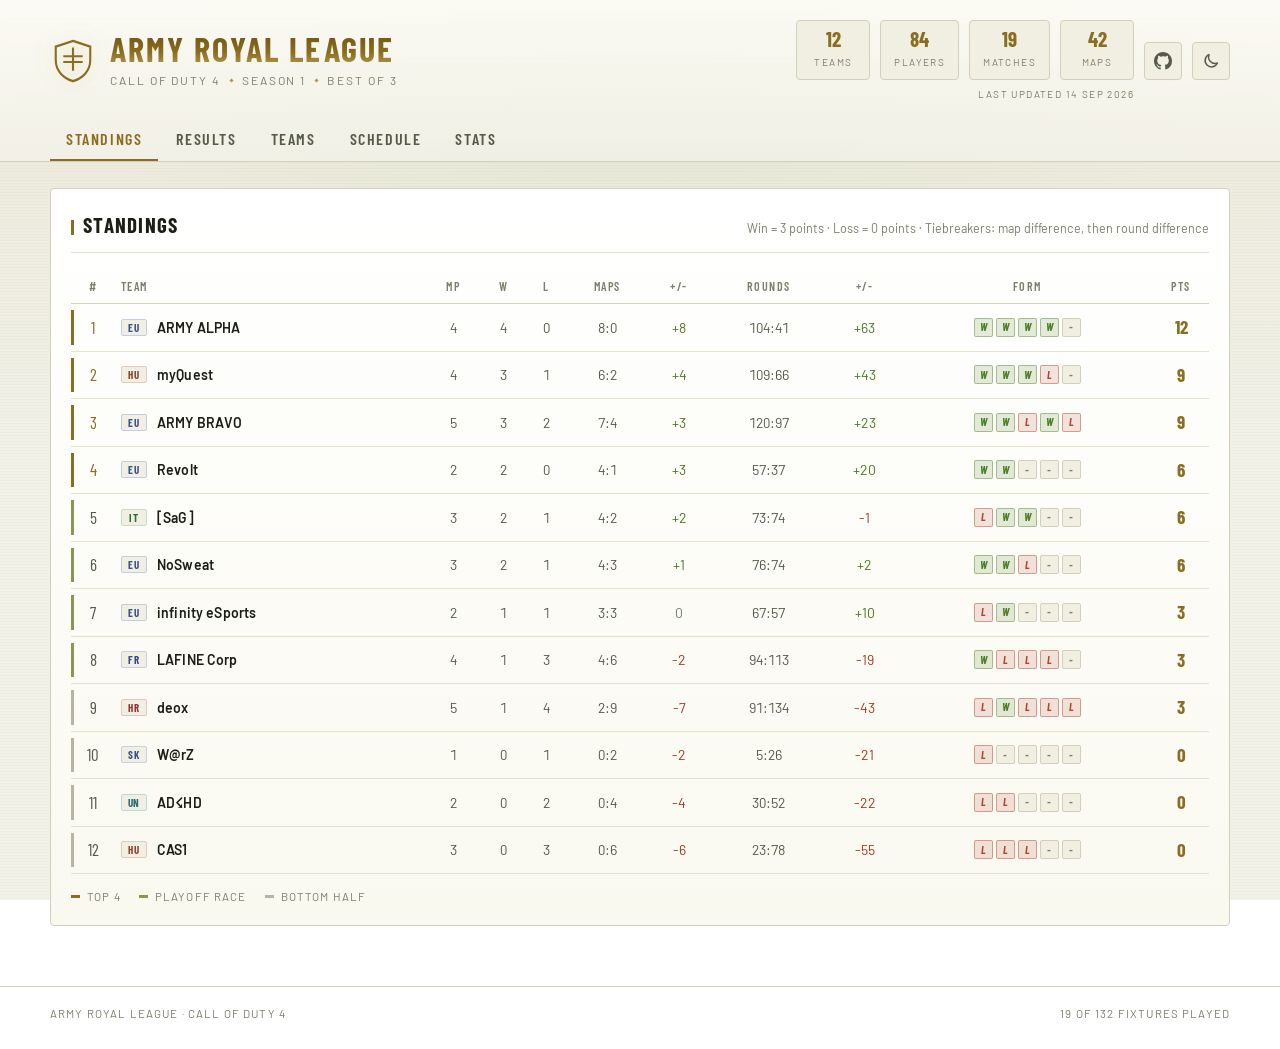
==== commit 50012ca9: "update" ====
--- a/index.html
+++ b/index.html
@@ -132,18 +132,36 @@
   <section class="panel view" id="view-fixtures">
     <div class="panel-head">
       <h2>Schedule</h2>
-      <p class="hint">Round robin &middot; 66 fixtures in total</p>
+      <p class="hint" id="fixtureHint">Double round robin</p>
     </div>
     <div class="fixture-legend">
       <span><i class="sq sq-w"></i>Win</span>
       <span><i class="sq sq-l"></i>Loss</span>
       <span><i class="sq sq-o"></i>Pending</span>
+      <span class="fl-note">Each cell shows the row team's result</span>
     </div>
-    <div class="table-scroll">
-      <table class="tbl matrix" id="matrix"></table>
+
+    <div class="leg-block">
+      <h3 class="sub leg-title" id="legTitle1"></h3>
+      <div class="leg-meta">
+        <span class="leg-venue" id="legVenue1"></span>
+        <span class="map-pool" id="legMaps1"></span>
+      </div>
+      <div class="table-scroll">
+        <table class="tbl matrix" id="matrixLeg1"></table>
+      </div>
     </div>
-    <h3 class="sub">Pending fixtures</h3>
-    <div id="openList" class="open-list"></div>
+
+    <div class="leg-block">
+      <h3 class="sub leg-title" id="legTitle2"></h3>
+      <div class="leg-meta">
+        <span class="leg-venue" id="legVenue2"></span>
+        <span class="map-pool" id="legMaps2"></span>
+      </div>
+      <div class="table-scroll">
+        <table class="tbl matrix" id="matrixLeg2"></table>
+      </div>
+    </div>
   </section>
 
   <!-- ============ STATS ============ -->
--- a/css/style.css
+++ b/css/style.css
@@ -812,26 +812,50 @@
 .cell-o { color: var(--txt-mute); }
 .cell-x { background: var(--sunken); color: var(--matrix-x-fg); }
 
-.open-list {
-  display: grid;
-  grid-template-columns: repeat(auto-fill, minmax(230px, 1fr));
-  gap: 6px;
-}
-
-.open-item {
-  display: flex;
-  align-items: center;
-  gap: 8px;
-  justify-content: center;
-  background: var(--tile);
-  border: 1px solid var(--line-soft);
-  border-radius: var(--radius);
-  padding: 8px 10px;
-  font-size: 13px;
-  color: var(--txt-dim);
-}
-
-.open-item em { font-style: normal; color: var(--txt-mute); font-size: 11px; }
+
+
+/* one matrix per leg, each with its own map pool */
+
+.leg-block { margin-top: 26px; }
+
+.leg-title { margin-bottom: 10px; }
+
+.leg-meta {
+  display: flex;
+  align-items: center;
+  justify-content: space-between;
+  gap: 14px;
+  flex-wrap: wrap;
+  margin-bottom: 12px;
+}
+
+.leg-venue {
+  font-size: 11.5px;
+  letter-spacing: 0.08em;
+  text-transform: uppercase;
+  color: var(--txt-mute);
+}
+
+.map-pool { display: flex; gap: 5px; flex-wrap: wrap; }
+
+.map-pool span {
+  font-family: var(--mono);
+  font-size: 11px;
+  letter-spacing: 0.04em;
+  color: var(--gold);
+  background: var(--sunken);
+  border: 1px solid var(--line);
+  border-radius: 2px;
+  padding: 3px 8px;
+}
+
+.fl-note {
+  margin-left: auto;
+  font-size: 11px;
+  letter-spacing: 0.06em;
+  text-transform: none;
+  color: var(--txt-mute);
+}
 
 /* ---------------- Stats ---------------- */
 
@@ -1076,6 +1100,108 @@
 
 .m-open { font-size: 13px; color: var(--txt-mute); line-height: 1.9; }
 
+/* ---- player statistics inside the team modal ---- */
+
+.pstat-block { margin-top: 24px; }
+
+.pstat-head {
+  display: flex;
+  align-items: baseline;
+  justify-content: space-between;
+  gap: 12px;
+  flex-wrap: wrap;
+  font-family: "Barlow Condensed", sans-serif;
+  font-size: 13px;
+  letter-spacing: 0.12em;
+  text-transform: uppercase;
+  color: var(--txt-dim);
+  margin: 0 0 10px;
+  padding-bottom: 6px;
+  border-bottom: 1px solid var(--line-soft);
+}
+
+.pstat-head-sub { margin-top: 22px; }
+
+.pstat-note {
+  font-family: "Barlow", sans-serif;
+  font-size: 11px;
+  letter-spacing: 0.06em;
+  text-transform: none;
+  color: var(--txt-mute);
+}
+
+.pstats { font-size: 13px; }
+
+.pstats thead th {
+  font-size: 10px;
+  letter-spacing: 0.1em;
+  padding: 6px 5px;
+}
+
+.pstats tbody td { padding: 6px 5px; }
+
+.pstats .c-player,
+.pstats td.c-player {
+  text-align: left;
+  font-weight: 600;
+  white-space: nowrap;
+}
+
+.pstat-group { margin-bottom: 16px; }
+
+.pstat-group h5 {
+  margin: 0 0 7px;
+  font-family: "Barlow Condensed", sans-serif;
+  font-size: 14px;
+  font-weight: 600;
+  letter-spacing: 0.06em;
+  text-transform: uppercase;
+  color: var(--txt-dim);
+}
+
+.pstat-map {
+  border: 1px solid var(--line-soft);
+  border-radius: var(--radius);
+  background: var(--tile);
+  margin-bottom: 5px;
+}
+
+.pstat-map > summary {
+  display: flex;
+  align-items: center;
+  justify-content: space-between;
+  gap: 12px;
+  padding: 8px 12px;
+  cursor: pointer;
+  font-size: 13px;
+  color: var(--txt-dim);
+  list-style: none;
+  transition: color 0.15s;
+}
+
+.pstat-map > summary::-webkit-details-marker { display: none; }
+
+.pstat-map > summary:hover { color: var(--txt); }
+
+.pstat-map[open] > summary {
+  border-bottom: 1px solid var(--line-soft);
+  color: var(--txt);
+}
+
+.pm-name::before {
+  content: "\25B8";
+  display: inline-block;
+  width: 13px;
+  color: var(--gold-dim);
+  transition: transform 0.15s;
+}
+
+.pstat-map[open] .pm-name::before { transform: rotate(90deg); }
+
+.pm-score { font-family: var(--mono); font-size: 12px; }
+
+.pstat-map .table-scroll { padding: 4px 12px 10px; }
+
 /* ---------------- Footer ---------------- */
 
 .site-footer {
@@ -1109,3 +1235,19 @@
   .standings th:nth-child(6), .standings td:nth-child(6),
   .standings th:nth-child(8), .standings td:nth-child(8) { display: none; }
 }
+
+/* schedule matrix: rows are the home side, columns the away side */
+.matrix th.corner {
+  font-size: 10px;
+  letter-spacing: 0.08em;
+  text-transform: uppercase;
+  color: var(--txt-mute);
+  white-space: nowrap;
+}
+
+.m-open em {
+  font-style: normal;
+  font-size: 11px;
+  letter-spacing: 0.06em;
+  color: var(--gold-dim);
+}
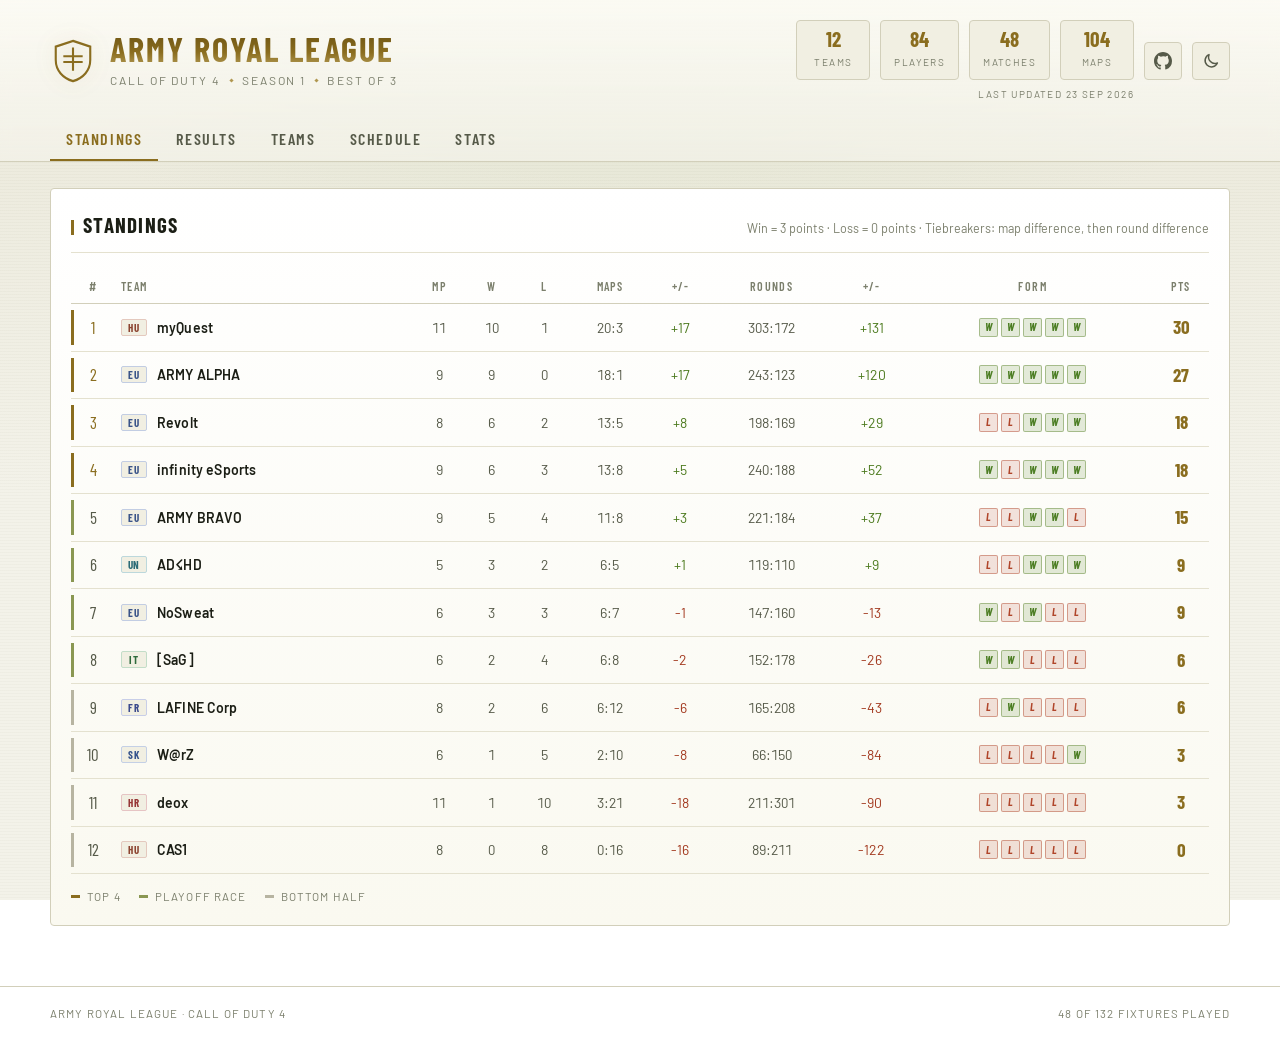
==== commit c099a7e6: "update" ====
--- a/index.html
+++ b/index.html
@@ -73,6 +73,8 @@
 </header>
 
 <main class="wrap">
+
+  <p class="loading" id="loadingNote">Loading stats&hellip;</p>
 
   <!-- ============ STANDINGS ============ -->
   <section class="panel view is-active" id="view-standings">
@@ -192,6 +194,7 @@
 </div>
 
 <script src="js/data.js"></script>
+<script src="js/core.js"></script>
 <script src="js/app.js"></script>
 </body>
 </html>
--- a/css/style.css
+++ b/css/style.css
@@ -1251,3 +1251,111 @@
   letter-spacing: 0.06em;
   color: var(--gold-dim);
 }
+
+/* ---------------- Team page & modal actions ---------------- */
+
+.brand-mark { text-decoration: none; }
+
+.brand-text h1 a {
+  color: inherit;
+  text-decoration: none;
+  background: inherit;
+  -webkit-background-clip: text;
+  background-clip: text;
+}
+
+a.tab { text-decoration: none; }
+
+.m-actions {
+  display: flex;
+  align-items: center;
+  gap: 8px;
+  flex-wrap: wrap;
+  margin: 0 0 20px;
+  padding-bottom: 16px;
+  border-bottom: 1px solid var(--line-soft);
+}
+
+.m-actions .btn { text-decoration: none; }
+
+.m-actions-msg {
+  font-size: 12px;
+  letter-spacing: 0.06em;
+  color: var(--txt-mute);
+  word-break: break-all;
+}
+
+.not-found { padding: 18px 0 8px; }
+
+.not-found h2 { font-size: 24px; margin-bottom: 10px; }
+
+.not-found p { color: var(--txt-dim); font-size: 14px; }
+
+.nf-hint { margin-top: 18px; }
+
+.nf-list {
+  list-style: none;
+  margin: 8px 0 20px;
+  padding: 0;
+  display: grid;
+  grid-template-columns: repeat(auto-fill, minmax(190px, 1fr));
+  gap: 5px;
+}
+
+.nf-list a {
+  display: block;
+  background: var(--tile);
+  border: 1px solid var(--line-soft);
+  border-radius: var(--radius);
+  padding: 8px 11px;
+  font-size: 13.5px;
+  font-weight: 600;
+  color: var(--txt-dim);
+  text-decoration: none;
+  transition: color 0.15s, border-color 0.15s;
+}
+
+.nf-list a:hover { color: var(--gold); border-color: var(--gold-dim); }
+
+/* the extra scoreboard columns make these tables wide - keep them swipeable
+   instead of letting them squash on a phone */
+.pstats { min-width: 520px; }
+
+.pstat-block .table-scroll { -webkit-overflow-scrolling: touch; }
+
+/* ---------------- Loading state ---------------- */
+
+.loading {
+  margin: 0;
+  padding: 40px 10px;
+  text-align: center;
+  font-family: "Barlow Condensed", sans-serif;
+  font-size: 15px;
+  letter-spacing: 0.14em;
+  text-transform: uppercase;
+  color: var(--txt-mute);
+}
+
+.loading::after {
+  content: "";
+  display: inline-block;
+  width: 9px;
+  height: 9px;
+  margin-left: 9px;
+  vertical-align: -1px;
+  border: 2px solid var(--line);
+  border-top-color: var(--gold);
+  border-radius: 50%;
+  animation: spin 0.7s linear infinite;
+}
+
+@keyframes spin { to { transform: rotate(360deg); } }
+
+@media (prefers-reduced-motion: reduce) {
+  .loading::after { animation: none; }
+}
+
+/* the panels stay out of the way until the first render has data */
+#loadingNote { display: none; }
+body.is-loading #loadingNote { display: block; }
+body.is-loading main .view { display: none !important; }
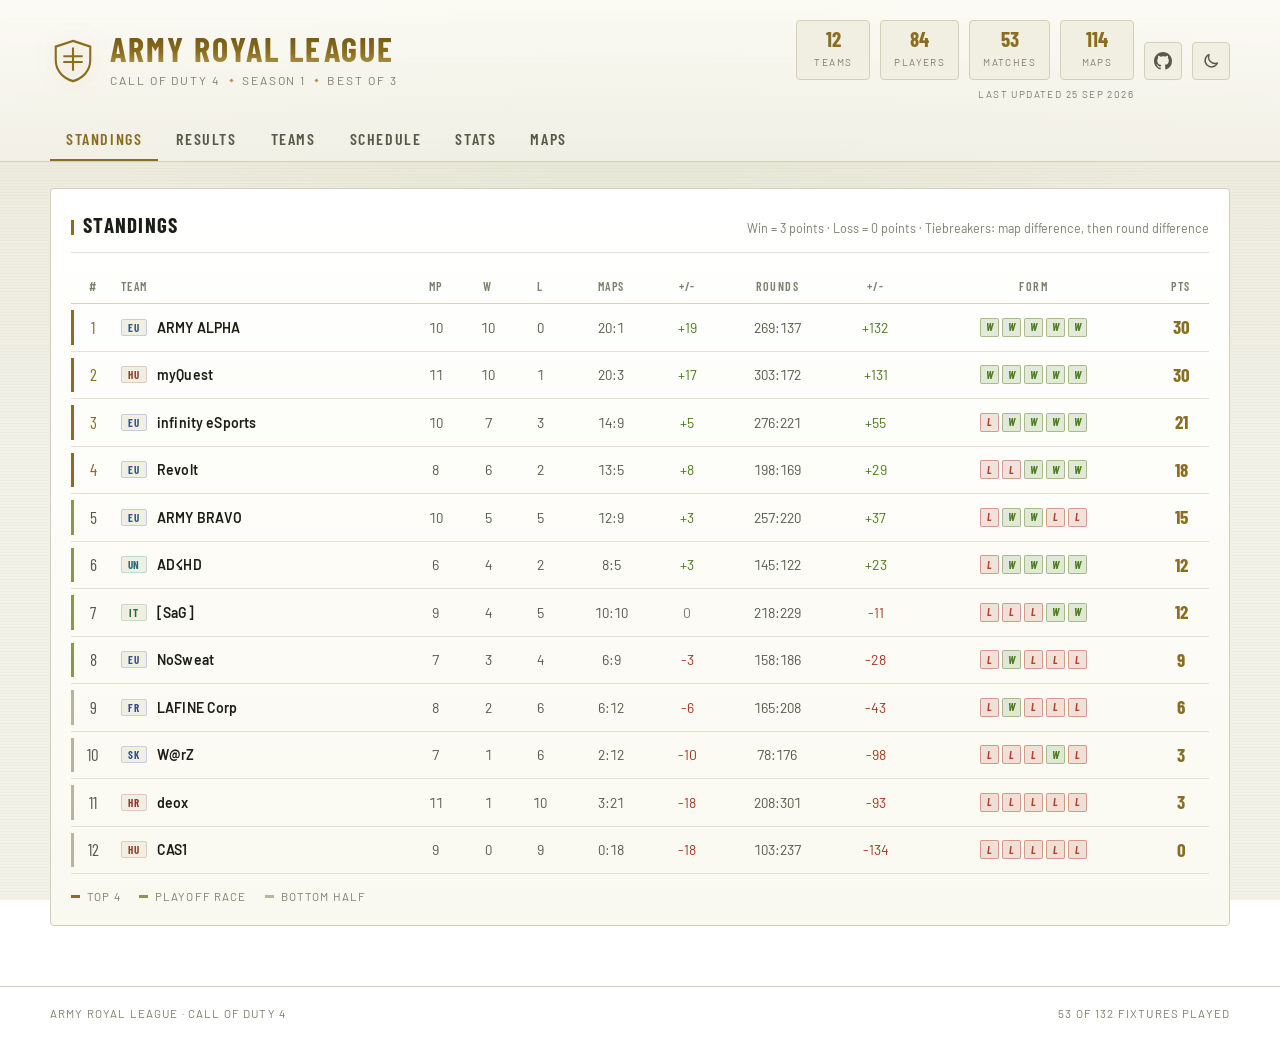
==== commit 499be742: "update" ====
--- a/index.html
+++ b/index.html
@@ -69,6 +69,7 @@
     <button class="tab" data-tab="teams">Teams</button>
     <button class="tab" data-tab="fixtures">Schedule</button>
     <button class="tab" data-tab="stats">Stats</button>
+    <button class="tab" data-tab="maps">Maps</button>
   </nav>
 </header>
 
@@ -176,6 +177,28 @@
     <div id="records" class="record-list"></div>
   </section>
 
+  <!-- ============ MAPS ============ -->
+  <section class="panel view" id="view-maps">
+    <div class="panel-head">
+      <h2>Maps</h2>
+      <p class="hint" id="mapsHint">How every team fares on every map</p>
+    </div>
+    <div id="mapCards" class="map-cards"></div>
+
+    <h3 class="sub">Win rate by team and map</h3>
+    <div class="heat-legend">
+      <span><i class="sq heat-0"></i>&lt; 20%</span>
+      <span><i class="sq heat-1"></i>20&ndash;49%</span>
+      <span><i class="sq heat-2"></i>50%</span>
+      <span><i class="sq heat-3"></i>51&ndash;80%</span>
+      <span><i class="sq heat-4"></i>&gt; 80%</span>
+      <span class="fl-note">Click a team for its map stats</span>
+    </div>
+    <div class="table-scroll">
+      <table class="tbl mapmatrix" id="mapMatrix"></table>
+    </div>
+  </section>
+
 </main>
 
 <footer class="site-footer">
--- a/css/style.css
+++ b/css/style.css
@@ -1319,7 +1319,7 @@
 
 /* the extra scoreboard columns make these tables wide - keep them swipeable
    instead of letting them squash on a phone */
-.pstats { min-width: 520px; }
+.pstats { min-width: 620px; }
 
 .pstat-block .table-scroll { -webkit-overflow-scrolling: touch; }
 
@@ -1359,3 +1359,241 @@
 #loadingNote { display: none; }
 body.is-loading #loadingNote { display: block; }
 body.is-loading main .view { display: none !important; }
+
+/* ---------------- Section anchors (team page only) ---------------- */
+
+/* The header is not fixed, so this is only breathing room above the heading -
+   it also keeps the jump correct should the header ever become sticky. */
+.has-anchor { scroll-margin-top: 20px; }
+
+.anchor-link {
+  appearance: none;
+  background: none;
+  border: 0;
+  padding: 0 4px;
+  margin-left: 7px;
+  line-height: 0;
+  color: var(--txt-mute);
+  cursor: pointer;
+  opacity: 0.45;
+  transition: opacity 0.15s, color 0.15s;
+}
+
+.has-anchor:hover .anchor-link,
+.anchor-link:focus-visible { opacity: 1; }
+
+.anchor-link:hover { color: var(--gold); }
+
+.anchor-link:focus-visible {
+  outline: 2px solid var(--gold-dim);
+  outline-offset: 2px;
+  border-radius: 2px;
+}
+
+.anchor-msg {
+  margin-left: 6px;
+  font-family: "Barlow", sans-serif;
+  font-size: 11px;
+  font-weight: 400;
+  letter-spacing: 0.04em;
+  text-transform: none;
+  color: var(--win);
+  word-break: break-all;
+}
+
+/* title and icon form one flex item, so the right-aligned note keeps its place */
+.h-title { display: inline-flex; align-items: baseline; flex-wrap: wrap; }
+
+/* the confirmation sits after the title span, not inside it */
+.has-anchor { flex-wrap: wrap; }
+
+/* ---------------- Map names in the result chips ---------------- */
+
+/* three named maps no longer fit on one line on a phone */
+.maps { flex-wrap: wrap; }
+
+.maps .mn {
+  font-family: "Barlow", sans-serif;
+  font-style: normal;
+  font-size: 11px;
+  letter-spacing: 0.02em;
+  color: var(--txt-dim);
+  margin-right: 5px;
+}
+
+/* ---------------- Map stats (team page + popup) ---------------- */
+
+.mstat-block { margin-top: 24px; }
+
+/* nine columns with spelled-out round headers need a little more room */
+.mstats { min-width: 640px; }
+
+.mstats tr.mst-best td  { background: var(--win-bg-soft); }
+.mstats tr.mst-worst td { background: var(--loss-bg-soft); }
+
+.mtag {
+  display: inline-block;
+  margin-left: 7px;
+  padding: 0 5px;
+  font-size: 9px;
+  font-weight: 600;
+  letter-spacing: 0.1em;
+  text-transform: uppercase;
+  line-height: 14px;
+  vertical-align: 1px;
+  border: 1px solid;
+  border-radius: 2px;
+}
+
+.mtag-best  { color: var(--win);  border-color: var(--win-bd); }
+.mtag-worst { color: var(--loss); border-color: var(--loss-bd); }
+
+/* ---------------- Sortable tables ---------------- */
+
+.sortable thead th[data-sort] {
+  cursor: pointer;
+  user-select: none;
+  white-space: nowrap;
+  transition: color 0.15s;
+}
+
+.sortable thead th[data-sort]:hover { color: var(--txt); }
+.sortable thead th[aria-sort] { color: var(--gold); }
+.sortable thead th[aria-sort="descending"]::after { content: " \25BE"; }
+.sortable thead th[aria-sort="ascending"]::after  { content: " \25B4"; }
+
+.sortable thead th[data-sort]:focus-visible {
+  outline: 2px solid var(--gold-dim);
+  outline-offset: -2px;
+}
+
+/* ---------------- Maps tab ---------------- */
+
+.map-cards {
+  display: grid;
+  grid-template-columns: repeat(auto-fill, minmax(200px, 1fr));
+  gap: 10px;
+}
+
+.map-card {
+  background: var(--tile);
+  border: 1px solid var(--line-soft);
+  border-radius: var(--radius);
+  padding: 13px 14px;
+}
+
+.mc-head {
+  display: flex;
+  align-items: baseline;
+  justify-content: space-between;
+  gap: 8px;
+  margin-bottom: 6px;
+}
+
+.mc-head h4 {
+  margin: 0;
+  font-family: "Barlow Condensed", sans-serif;
+  font-size: 18px;
+  letter-spacing: 0.06em;
+  text-transform: uppercase;
+  color: var(--txt);
+}
+
+.mc-leg {
+  font-size: 10px;
+  letter-spacing: 0.1em;
+  text-transform: uppercase;
+  color: var(--txt-mute);
+}
+
+.mc-played { margin: 0 0 8px; font-size: 12.5px; color: var(--txt-dim); }
+
+.mc-played b {
+  font-family: "Barlow Condensed", sans-serif;
+  font-size: 20px;
+  color: var(--gold);
+  margin-right: 3px;
+}
+
+.mc-top {
+  margin: 0;
+  display: flex;
+  flex-wrap: wrap;
+  align-items: baseline;
+  gap: 2px 8px;
+  font-size: 13px;
+}
+
+.mc-label {
+  width: 100%;
+  font-size: 10px;
+  letter-spacing: 0.12em;
+  text-transform: uppercase;
+  color: var(--txt-mute);
+}
+
+.mc-top a { color: var(--txt); font-weight: 600; text-decoration: none; }
+.mc-top a:hover { color: var(--gold); }
+.mc-rec  { font-family: var(--mono); font-size: 11.5px; color: var(--win); }
+.mc-none { font-size: 12px; color: var(--txt-mute); }
+
+.heat-legend {
+  display: flex;
+  flex-wrap: wrap;
+  gap: 8px 16px;
+  margin-bottom: 12px;
+  font-size: 11.5px;
+  letter-spacing: 0.09em;
+  text-transform: uppercase;
+  color: var(--txt-mute);
+}
+
+.heat-legend span { display: flex; align-items: center; gap: 6px; }
+
+.mapmatrix { font-size: 12px; min-width: 560px; }
+.mapmatrix thead th { padding: 7px 4px; }
+.mapmatrix td { padding: 3px; border-bottom: 1px solid var(--line-soft); }
+
+.mapmatrix th.rowhead {
+  text-align: left;
+  padding: 4px 12px 4px 0;
+  font-family: "Barlow", sans-serif;
+  font-size: 12.5px;
+  letter-spacing: 0;
+  text-transform: none;
+  white-space: nowrap;
+  border-bottom: 1px solid var(--line-soft);
+}
+
+.mapmatrix th.corner {
+  font-family: "Barlow Condensed", sans-serif;
+  font-size: 11px;
+  letter-spacing: 0.1em;
+  text-transform: uppercase;
+  color: var(--txt-mute);
+}
+
+.mapmatrix th.rowhead a { color: var(--txt-dim); font-weight: 600; text-decoration: none; }
+.mapmatrix th.rowhead a:hover { color: var(--gold); }
+
+.mcell {
+  display: flex;
+  flex-direction: column;
+  align-items: center;
+  justify-content: center;
+  min-width: 66px;
+  height: 42px;
+  border-radius: 3px;
+  line-height: 1.15;
+}
+
+.mcell b { font-family: "Barlow Condensed", sans-serif; font-size: 15px; font-weight: 700; }
+.mcell small { font-size: 10px; opacity: 0.8; }
+
+/* win-rate scale - the same tokens as the rest of the site, so both themes work */
+.heat-0  { background: var(--loss-bd-soft); color: var(--txt); }
+.heat-1  { background: var(--loss-bg);      color: var(--loss); }
+.heat-2  { background: var(--tile-hover);   color: var(--txt-dim); }
+.heat-3  { background: var(--win-bg);       color: var(--win-strong); }
+.heat-4  { background: var(--win-bd-soft);  color: var(--txt); }
+.heat-na { color: var(--txt-mute); }
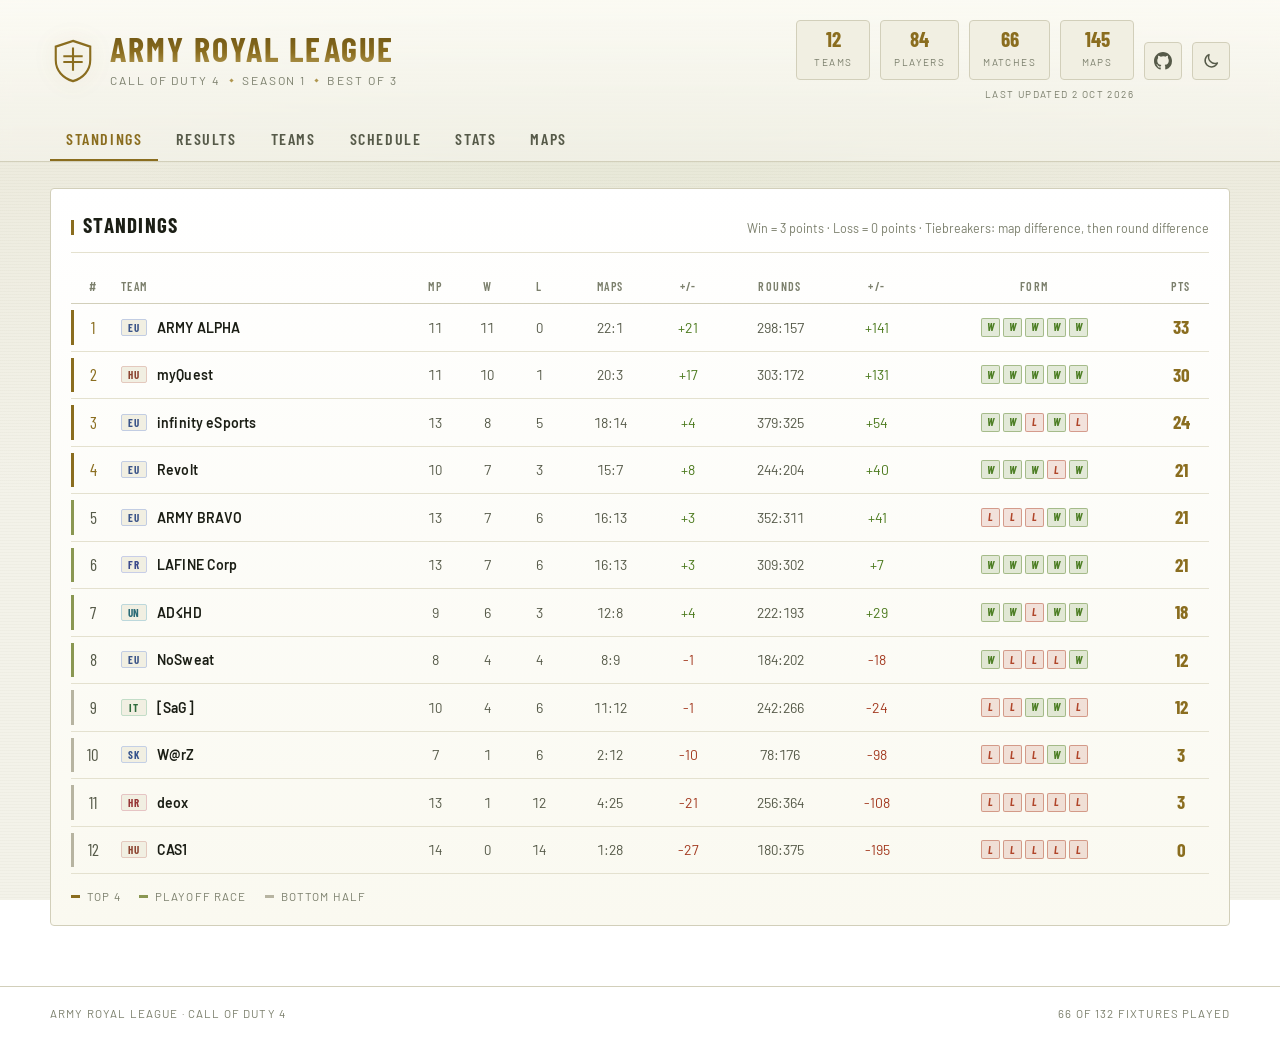
==== commit 001697e5: "update" ====
--- a/index.html
+++ b/index.html
@@ -186,6 +186,7 @@
     <div id="mapCards" class="map-cards"></div>
 
     <h3 class="sub">Win rate by team and map</h3>
+    <p class="hint matrix-hint">Each cell: win rate &middot; wins&ndash;losses (wins&ndash;draws&ndash;losses if a map was drawn) &middot; maps played. &ndash; means the team has not played that map.</p>
     <div class="heat-legend">
       <span><i class="sq heat-0"></i>&lt; 20%</span>
       <span><i class="sq heat-1"></i>20&ndash;49%</span>
--- a/css/style.css
+++ b/css/style.css
@@ -1319,7 +1319,7 @@
 
 /* the extra scoreboard columns make these tables wide - keep them swipeable
    instead of letting them squash on a phone */
-.pstats { min-width: 620px; }
+.pstats { min-width: 680px; }
 
 .pstat-block .table-scroll { -webkit-overflow-scrolling: touch; }
 
@@ -1582,7 +1582,7 @@
   align-items: center;
   justify-content: center;
   min-width: 66px;
-  height: 42px;
+  height: 56px;
   border-radius: 3px;
   line-height: 1.15;
 }
@@ -1597,3 +1597,37 @@
 .heat-3  { background: var(--win-bg);       color: var(--win-strong); }
 .heat-4  { background: var(--win-bd-soft);  color: var(--txt); }
 .heat-na { color: var(--txt-mute); }
+
+/* a scoreboard that holds fewer rounds than the map result */
+.pm-partial {
+  margin-left: auto;
+  margin-right: 10px;
+  font-size: 10.5px;
+  letter-spacing: 0.04em;
+  color: var(--loss-soft);
+  border: 1px solid var(--loss-bd-soft);
+  border-radius: 2px;
+  padding: 0 5px;
+  white-space: nowrap;
+}
+
+/* ---------------- Map matrix: record in the cell, team column pinned ---------------- */
+
+.matrix-hint { margin: -4px 0 10px; }
+
+.mcell .mc-wl {
+  font-family: var(--mono);
+  font-size: 11px;
+  font-weight: 600;
+  line-height: 1.2;
+}
+
+/* On a narrow screen the matrix scrolls sideways; pinning the team column keeps
+   every row identifiable while Crash or Crossfire are in view. */
+.mapmatrix th.rowhead {
+  position: sticky;
+  left: 0;
+  z-index: 1;
+  background: var(--panel-2);
+  box-shadow: 1px 0 0 var(--line-soft);
+}
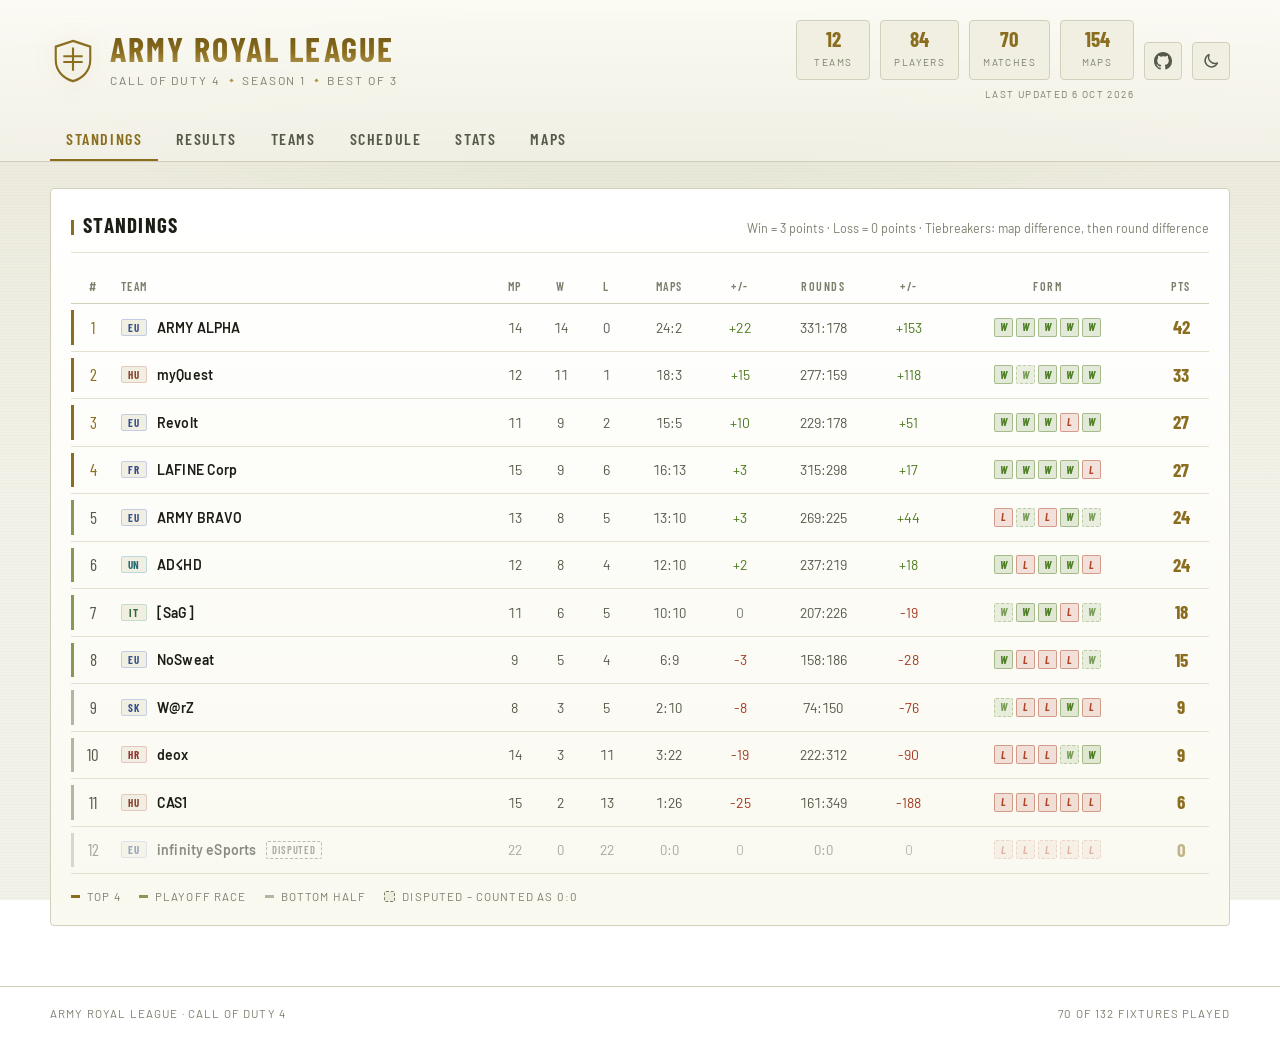
==== commit e4e2ac92: "update" ====
--- a/index.html
+++ b/index.html
@@ -107,6 +107,7 @@
       <span><i class="dot dot-top"></i>Top 4</span>
       <span><i class="dot dot-mid"></i>Playoff race</span>
       <span><i class="dot dot-low"></i>Bottom half</span>
+      <span class="dispute-legend"></span>
     </div>
   </section>
 
@@ -141,6 +142,7 @@
       <span><i class="sq sq-w"></i>Win</span>
       <span><i class="sq sq-l"></i>Loss</span>
       <span><i class="sq sq-o"></i>Pending</span>
+      <span class="dispute-legend"></span>
       <span class="fl-note">Each cell shows the row team's result</span>
     </div>
 
@@ -169,7 +171,10 @@
 
   <!-- ============ STATS ============ -->
   <section class="panel view" id="view-stats">
-    <div class="panel-head"><h2>Stats</h2></div>
+    <div class="panel-head">
+      <h2>Stats</h2>
+      <p class="hint" id="statsHint"></p>
+    </div>
     <div id="statCards" class="stat-grid"></div>
     <h3 class="sub">Round differential by team</h3>
     <div id="roundChart" class="chart"></div>
--- a/css/style.css
+++ b/css/style.css
@@ -1631,3 +1631,81 @@
   background: var(--panel-2);
   box-shadow: 1px 0 0 var(--line-soft);
 }
+
+/* ---------------- Disputed teams and matches (DISPUTES in js/data.js) ---------------- */
+
+/* the team itself: dimmed wherever it is listed, but still clickable */
+article.team-disputed,
+tr.team-disputed > td,
+tr.team-disputed > th > * { opacity: 0.5; }
+article.team-disputed:hover,
+tr.team-disputed:hover > td,
+tr.team-disputed:hover > th > * { opacity: 0.8; }
+
+/* a lone name in running text; inside a dimmed row it is not dimmed twice */
+.tname-disputed { opacity: 0.55; }
+.team-disputed .tname-disputed { opacity: 1; }
+
+.dispute-badge {
+  display: inline-block;
+  margin-left: 6px;
+  padding: 0 5px;
+  font-family: "Barlow Condensed", sans-serif;
+  font-size: 10.5px;
+  font-weight: 600;
+  font-style: normal;
+  letter-spacing: 0.08em;
+  line-height: 16px;
+  text-transform: uppercase;
+  color: var(--txt-dim);
+  border: 1px dashed var(--txt-mute);
+  border-radius: 2px;
+  white-space: nowrap;
+  vertical-align: middle;
+  cursor: help;
+}
+
+/* flex rows with their own gap need no extra margin */
+.team-cell .dispute-badge,
+.match .side .dispute-badge,
+.tc-head .dispute-badge { margin-left: 0; }
+
+/* form chip and schedule cell of a disputed match */
+.fb.fb-disputed { border-style: dashed; opacity: 0.75; cursor: help; }
+.cellwrap.cell-disputed { outline: 1px dashed var(--txt-mute); outline-offset: -3px; cursor: help; }
+.sq-disputed { background: var(--tile-hover); border: 1px dashed var(--txt-mute); }
+.dispute-legend:empty { display: none; }
+
+/* results list: the counted 0:0 on top, the maps actually played dimmed below */
+.dispute-line { margin-top: 6px; }
+.dispute-line .dispute-badge { margin-left: 0; }
+.dispute-text {
+  display: block;
+  margin-top: 4px;
+  font-size: 11px;
+  color: var(--txt-mute);
+}
+.maps.maps-orig span { opacity: 0.5; }
+
+/* popup and team page */
+.m-head-disputed h2 .tname-disputed { opacity: 0.6; }
+.m-match .m-dispute {
+  display: block;
+  font-size: 11px;
+  color: var(--txt-mute);
+}
+.dispute-note {
+  margin: -8px 0 18px;
+  padding: 9px 12px;
+  font-size: 12.5px;
+  line-height: 1.5;
+  color: var(--txt-dim);
+  border: 1px dashed var(--line);
+  border-radius: var(--radius);
+}
+.dispute-note .dispute-badge { margin: 0 8px 0 0; }
+.pstat-group h5 .dispute-badge { margin-left: 4px; }
+
+/* team card: the badge sits below the name, which keeps its full width */
+.tc-title { flex: 1; min-width: 0; display: flex; flex-direction: column; align-items: flex-start; gap: 3px; }
+.tc-title h3 { max-width: 100%; }
